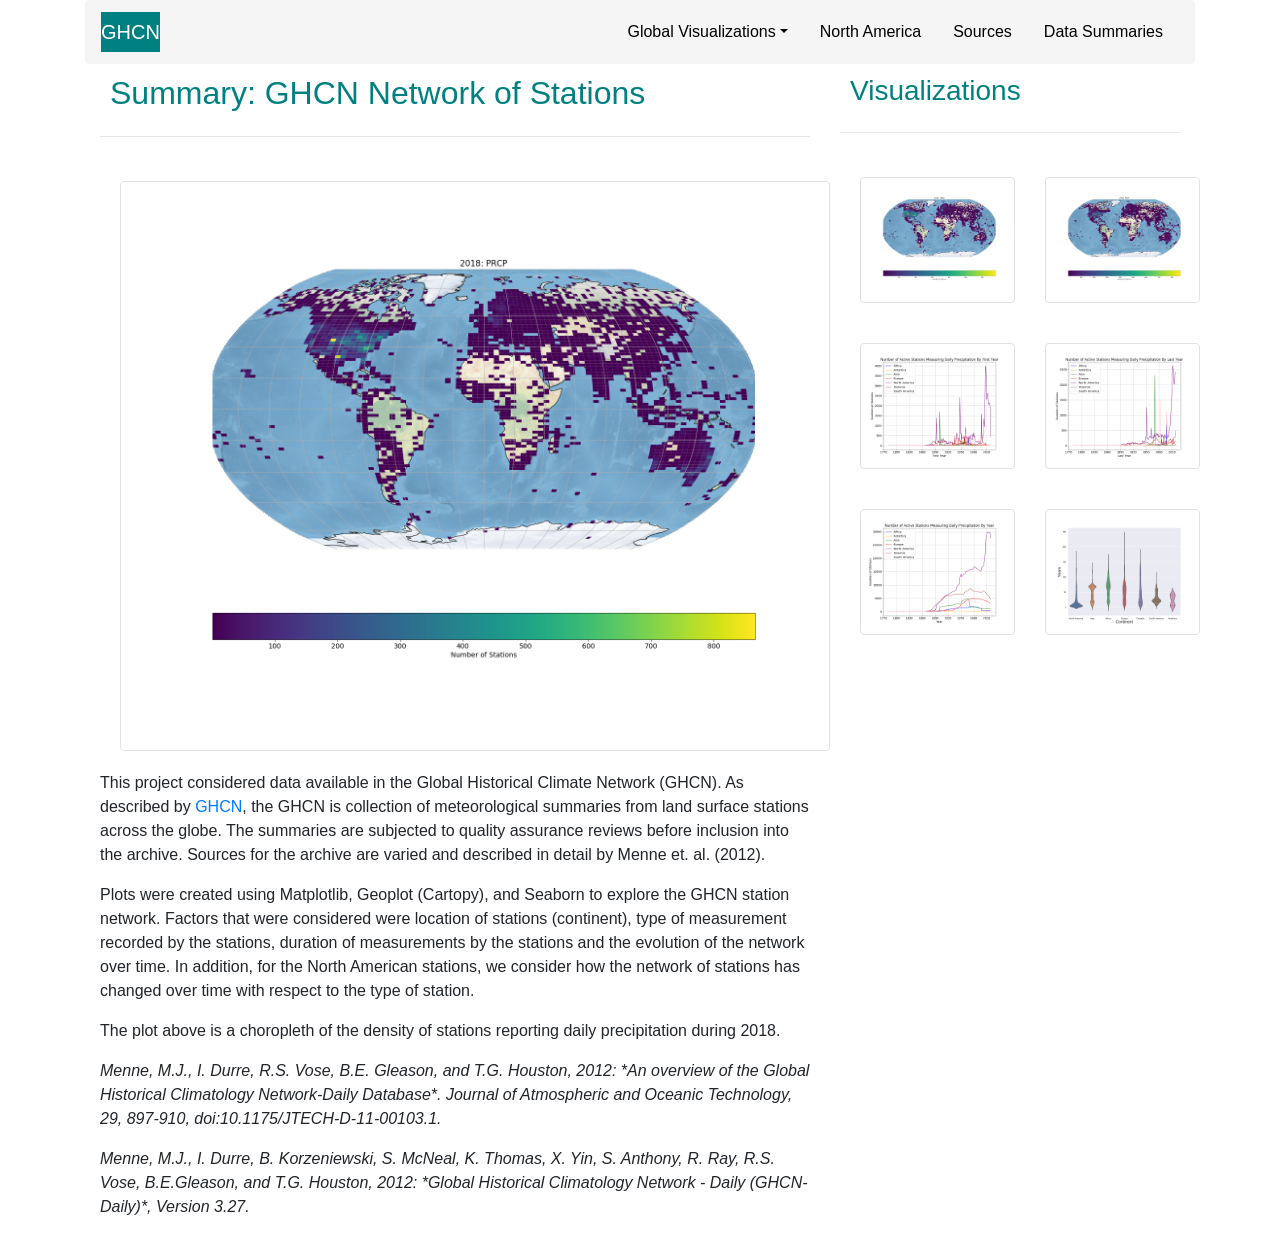
==== index.html @ 0d7be70b "Dashboard" ====
<!DOCTYPE html>

<html lang="en">
    <head>
      <meta charset="UTF-8" name="viewport" content="width=device-width, initial-scale=1">
        
        <title>GHCN Station Inventory</title>
        <link rel="stylesheet" href="https://stackpath.bootstrapcdn.com/bootstrap/4.3.1/css/bootstrap.min.css" integrity="sha384-ggOyR0iXCbMQv3Xipma34MD+dH/1fQ784/j6cY/iJTQUOhcWr7x9JvoRxT2MZw1T" crossorigin="anonymous">
        
        <script src="https://code.jquery.com/jquery-3.3.1.slim.min.js" integrity="sha384-q8i/X+965DzO0rT7abK41JStQIAqVgRVzpbzo5smXKp4YfRvH+8abtTE1Pi6jizo" crossorigin="anonymous"></script>
        <script src="https://cdnjs.cloudflare.com/ajax/libs/popper.js/1.14.7/umd/popper.min.js" integrity="sha384-UO2eT0CpHqdSJQ6hJty5KVphtPhzWj9WO1clHTMGa3JDZwrnQq4sF86dIHNDz0W1" crossorigin="anonymous"></script>
        <script src="https://stackpath.bootstrapcdn.com/bootstrap/4.3.1/js/bootstrap.min.js" integrity="sha384-JjSmVgyd0p3pXB1rRibZUAYoIIy6OrQ6VrjIEaFf/nJGzIxFDsf4x0xIM+B07jRM" crossorigin="anonymous"></script>
        
        <link rel="stylesheet" href="style.css">
  </head>

  <body>

    <div class="container">
      <nav class="navbar navbar-expand-md navbar-custom rounded">
        <a class="navbar-brand" href="#">GHCN</a>
        <button class="navbar-toggler custom-toggler" type="button" data-toggle="collapse" data-target="#navbarsExample09" aria-controls="navbarsExample09" aria-expanded="false" aria-label="Toggle navigation">
          <span class="navbar-toggler-icon"></span>
        </button>

        <div class="collapse navbar-collapse" id="navbarsExample09">
          <ul class="navbar-nav ml-auto">

            <li class="nav-item dropdown">
                <a class="nav-link dropdown-toggle" href="http://example.com" id="dropdown09" data-toggle="dropdown" aria-haspopup="true" aria-expanded="false">Global Visualizations</a>
                    <div class="dropdown-menu" aria-labelledby="dropdown09">
                        <a class="dropdown-item" href="global-density.html">Spatial Density - Temperature</a>
                        <a class="dropdown-item" href="global-density-prcp.html">Spatial Density - Precipitation</a>
                        <a class="dropdown-item" href="global-time.html">Evolution of Network over Time</a>
                        <a class="dropdown-item" href="global-addition.html">Station Addition</a>
                        <a class="dropdown-item" href="global-dropout.html">Station Dropout</a>
                        <a class="dropdown-item" href="global-years.html">Years of Data</a>
                    </div>
            </li>
        
            <li class="nav-item">
              <a class="nav-link" href="northamerica.html">North America</a>
            </li>
            <li class="nav-item">
                <a class="nav-link" href="sources.html">Sources</a>
              </li>
            <li class="nav-item">
              <a class="nav-link" href="summary-data.html">Data Summaries</a>
            </li>
           
          </ul>
        </div>
      </nav>

      <main role="main">

          <div class="container">
              <div class="row">
                <div class="col-md-8">
                  <!-- <div class="jumbotron"> -->
                    <h2>Summary: GHCN Network of Stations</h2>
                    <hr class="my-4">
                      <p>  <img src="static/img/prcp-2018.png" alt="2018 Precipitation Stations" class="img-thumbnail" id="mainpic" align="left">
                      </p>

                      <p>This project considered data available in the Global Historical Climate Network (GHCN).
                          As described by <a href="https://www.ncdc.noaa.gov/data-access/land-based-station-data/land-based-datasets/global-historical-climatology-network-ghcn">GHCN</a>, the
                          GHCN is collection of meteorological summaries from land surface stations across the globe.
                          The summaries are subjected to quality assurance reviews before inclusion into the archive.  
                          Sources for the archive are varied and described in detail by Menne et. al. (2012).
                      </p>

                      <p>
                      Plots were created using Matplotlib, Geoplot (Cartopy), and Seaborn to explore the GHCN station network.
                      
                      Factors that were considered were location of stations (continent), type of measurement recorded by the stations, duration of 
                      measurements by the stations and the evolution of the network over time.  In addition, for the North American stations, 
                      we consider how the network of stations has changed over time with respect to the type of station.
                      </p>

                      <p>
                        The plot above is a choropleth of the density of stations reporting daily precipitation during 2018.
                      </p>

                      <p>
                      <cite>Menne, M.J., I. Durre, R.S. Vose, B.E. Gleason, and T.G. Houston, 2012:  *An overview 
                          of the Global Historical Climatology Network-Daily Database*.  Journal of Atmospheric 
                          and Oceanic Technology, 29, 897-910, doi:10.1175/JTECH-D-11-00103.1.</cite>
                      </p>

                      <p>
                          <cite>
                          Menne, M.J., I. Durre, B. Korzeniewski, S. McNeal, K. Thomas, X. Yin, S. Anthony, R. Ray, 
                          R.S. Vose, B.E.Gleason, and T.G. Houston, 2012: *Global Historical Climatology Network - 
                          Daily (GHCN-Daily)*, Version 3.27.
                          </cite></p>

                  <!-- </div> -->
                </div>
            
              <!--  
                <div class="col-md-4">
                    <h3>Visualizations</h3>
                      <hr class="my-4">
                        <div class="col-md-6">
                          <img src="Resources/assets/images/Fig1.png" alt="..." class="img-thumbnail">
                          <img src="Resources/assets/images/Fig2.png" alt="..." class="img-thumbnail">
                        </div>
                        <div class="col-md-6">                      
                          <img src="Resources/assets/images/Fig3.png" alt="..." class="img-thumbnail">                   
                          <img src="Resources/assets/images/Fig4.png" alt="..." class="img-thumbnail">
                      </div>
                        <div class="w-100 d-none d-md-block"></div>
                      
                        <div class="col-md-6">                      
                            <img src="Resources/assets/images/Fig3.png" alt="..." class="img-thumbnail">                   
                            <img src="Resources/assets/images/Fig4.png" alt="..." class="img-thumbnail">
                        </div>
                </div>
              -->
      
              <div class="col-md-4">
                <!-- <div class="jumbotron"> -->
                  <h3>Visualizations</h3>
                  <hr class="my-4">
                  
                  <div class="row">
                    <div class="col-md-6 col-sm-3">
                        <!-- <div class="thumnbail"> -->
                           <a href="global-density.html"> <img src="static/img/tmax-2018.png" alt="..." class="img-thumbnail"> </a>
                        <!-- </div> -->
                    </div>
                    <div class="col-md-6 col-sm-3">
                          <!-- <div class="thumbnail"> -->
                            <a href="global-density-prcp.html"><img src="static/img/prcp-2018.png" alt="..." class="img-thumbnail">
                          <!-- </div> --></a>
                        </div>
                  
                    <!-- Force next columns to break to new line at md breakpoint and up -->
                    <div class="w-100 d-none d-md-block"></div>
                  
                    <div class="col-md-6 col-sm-3">                      
                      <!-- <div class="thumbnail"> -->
                        <a href="global-addition.html"><img src="static/img/prcp_by_firstyear.png" alt="..." class="img-thumbnail">
                      <!-- </div> --></a>
                    </div>
                    <div class="col-md-6 col-sm-3">   
                        <a href="globabl-dropout.html"><img src="static/img/prcp_by_lastyear.png" alt="..." class="img-thumbnail"></a>
                    </div>
                  </div>

                  <div class="row">
                      <div class="col-md-6 col-sm-3">
                          <!-- <div class="thumnbail"> -->
                             <a href="global-time.html"> <img src="static/img/prcp_by_year.png"
                              alt="..." class="img-thumbnail"> </a>
                          <!-- </div> -->
                      </div>
                      <div class="col-md-6 col-sm-3">
                            <!-- <div class="thumbnail"> -->
                              <a href="global-years.html"><img src="static/img/prcp_years.png" alt="..." class="img-thumbnail">
                            <!-- </div> --></a>
                          </div>

                  </div>
                 
                 
                <!-- </div> -->
              </div>

              </div>
          </div>
      </main>
    </div>

    <!-- Bootstrap core JavaScript
    ================================================== -->
    <!-- Placed at the end of the document so the pages load faster -->
    <script src="https://code.jquery.com/jquery-3.2.1.slim.min.js" integrity="sha384-KJ3o2DKtIkvYIK3UENzmM7KCkRr/rE9/Qpg6aAZGJwFDMVNA/GpGFF93hXpG5KkN" crossorigin="anonymous"></script>
    <script>window.jQuery || document.write('<script src="../../assets/js/vendor/jquery-slim.min.js"><\/script>')</script>
    <script src="../../assets/js/vendor/popper.min.js"></script>
    <script src="../../dist/js/bootstrap.min.js"></script>
  

</body>
</html>
---- style.css ----
/* 

For the images, I played around with the max-height, max-width and media queries but
did not find anything that scaled well.   The thumbnail class seems to work best.


*/

/* main {
  background-color: lightgray;
}
*/

h2 {
  color: teal;
  margin: 10px;
}

h3 {
  color: teal;
  margin: 10px;
}

h4 {
  color: teal;
  margin: 5px;
}

img {
  /*
    Center a block element in the middle of its enclosing tag.
    When you use the "auto" rule on both left and right margins,
    your browser will do the math necessary to center a block element.
    */
  margin-left: auto;
  margin-right: auto;
  margin: 20px;
}

@media (max-width: 767px) {
  h2 {
    margin: 5px;
  }
  h3 {
    margin: 5px;
  }
  /* img {
    margin: 10px;
  }
  */
}


@media (max-width:767px) {
#mainpic {
  float: none;
  max-width: auto;
  max-height: 250px;
  padding: 10px;
}
}


.navbar-custom {
  background-color: whitesmoke;
}

/* change the brand and text color */
.navbar-custom .navbar-brand,
.navbar-custom .navbar-text {
  color: teal;
}

/* change the link color and padding  */
.navbar-custom .navbar-nav .nav-link {
  color: black;
  padding: .75rem 1rem;
}

/* change the color and bg color of active or hovered links */
.navbar-custom .nav-item.active .nav-link,
.navbar-custom .nav-item:hover .nav-link {
  color: black;
  background-color: silver;
}

/* for dropdown only - change the color of droodown */
.navbar-custom .dropdown-menu {
  background-color: silver;
}
.navbar-custom .dropdown-item {
  color: #ffffff;
}
.navbar-custom .dropdown-item:hover,
.navbar-custom .dropdown-item:focus {
  color: #333333;
  background-color: rgba(255,255,255,.5);
}

.custom-toggler.navbar-toggler {
  color: grey;
  border-color: white;
}
.custom-toggler .navbar-toggler-icon {
  color: grey;
background-image: url("data:image/svg+xml;charset=utf8,%3Csvg viewBox='0 0 32 32' xmlns='http://www.w3.org/2000/svg'%3E%3Cpath stroke='rgba(128,128,128, 0.7)' stroke-width='2' stroke-linecap='round' stroke-miterlimit='10' d='M4 8h24M4 16h24M4 24h24'/%3E%3C/svg%3E");
}

@media (max-width:767px) {
  /* change navbar background */
  .navbar-custom  {
    background-color: teal;
  }
  /* change navbar-brand color */
  .navbar a.navbar-brand {
    color: white;
  }

  /* change navbar-toggler inside lines color (stroke) */
  .navbar-custom .navbar-toggler-icon {
    color: grey;
  }
  /* change hamburger button border color */
  .navbar-custom button.navbar-toggler.navbar-toggler-right {
    border-color: white;
  }
}

@media (min-width:768px) {
  /* change navbar-brand color */
  .navbar a.navbar-brand {
    background-color: teal;
    color: #fff;
  }
  
}
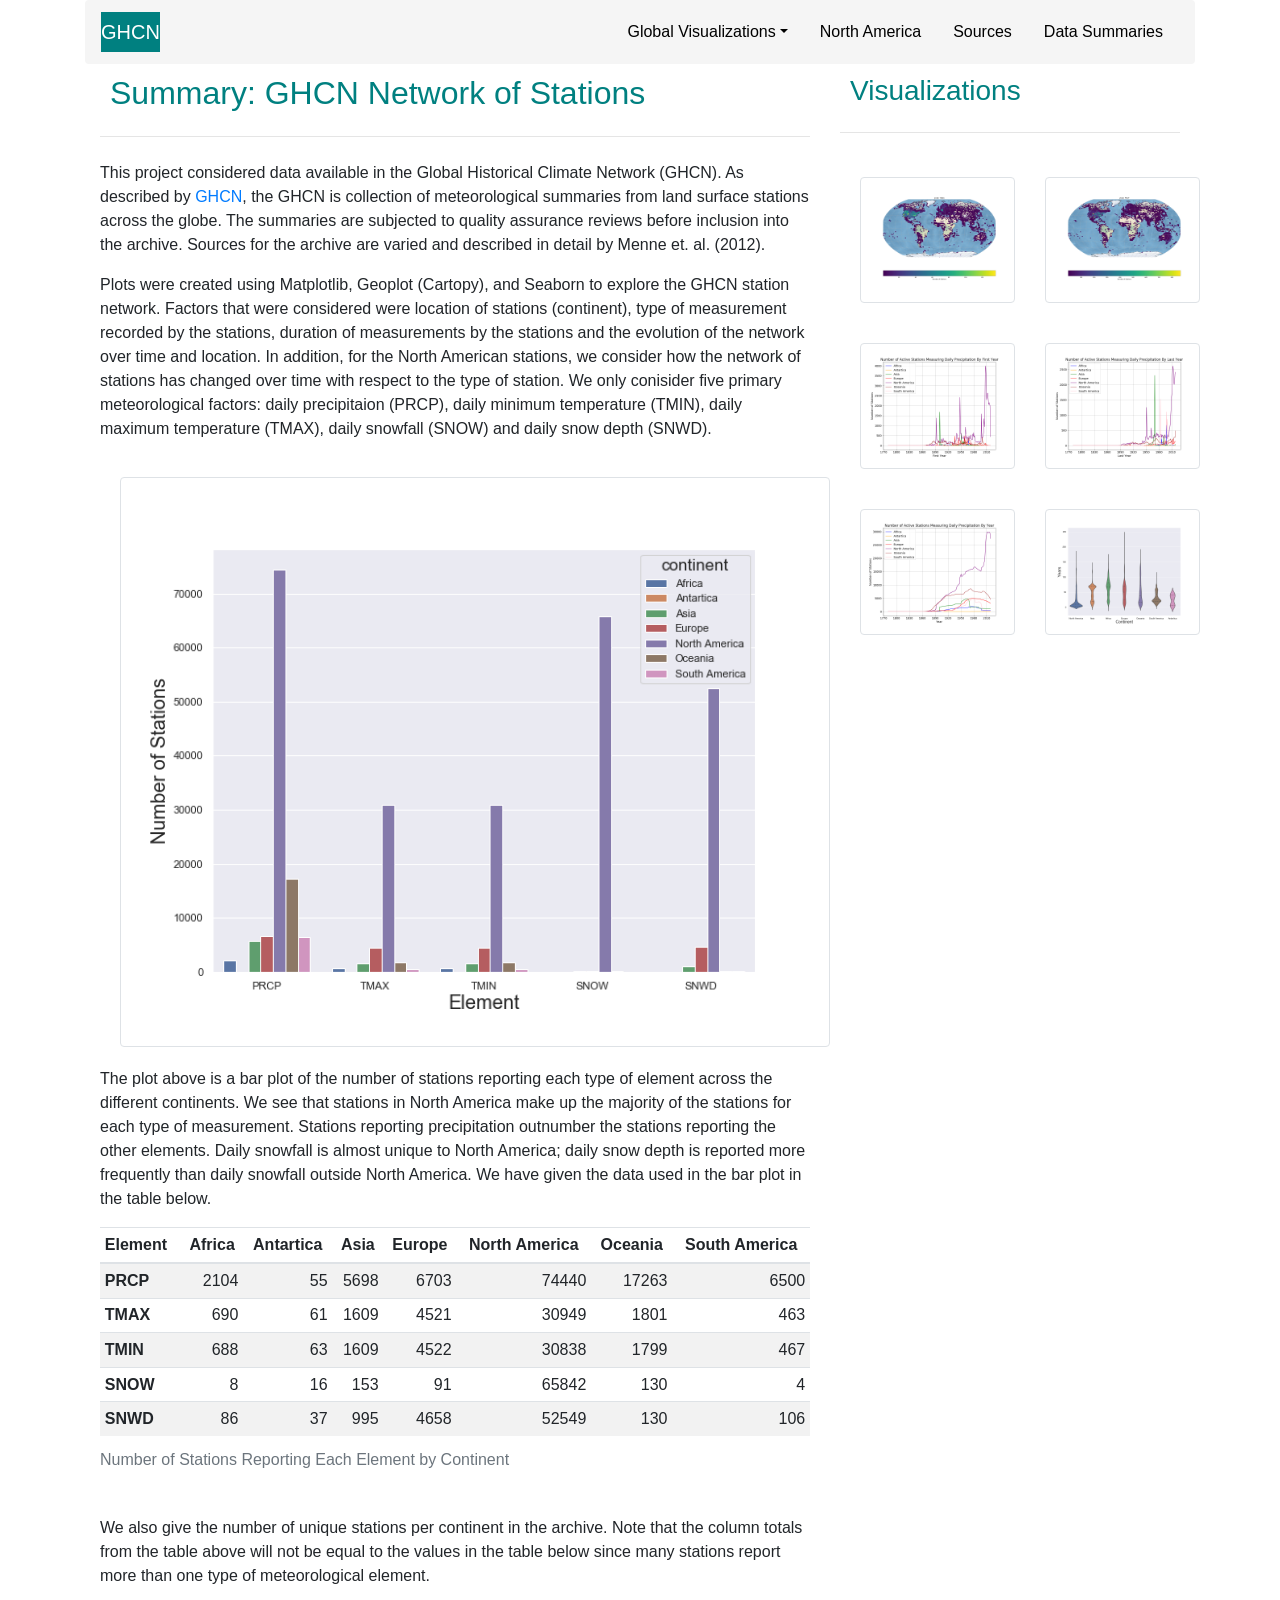
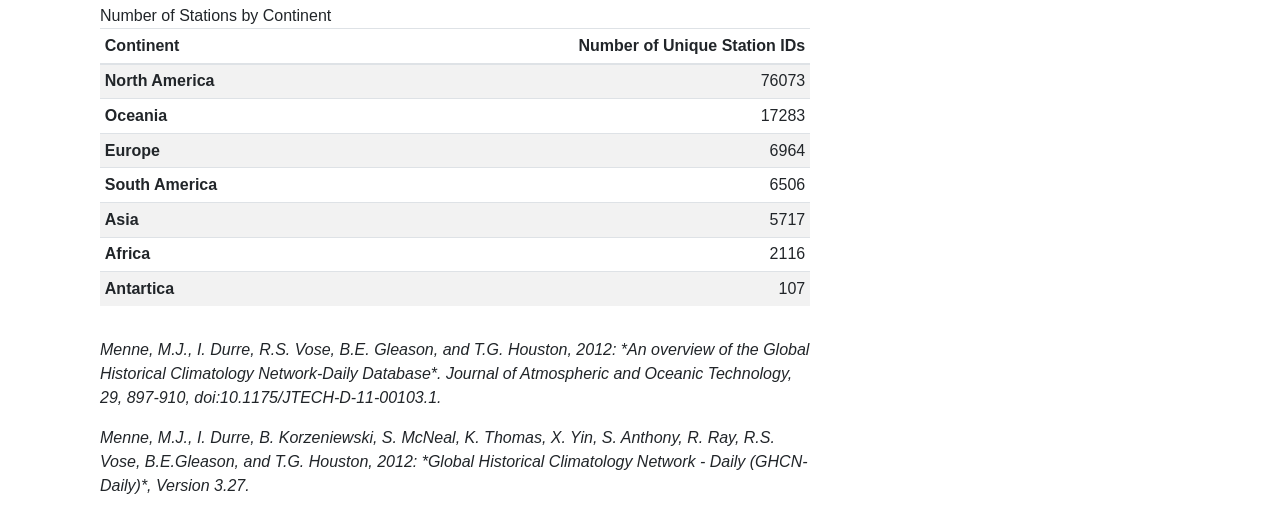
==== commit f93a610f: "update" ====
--- a/index.html
+++ b/index.html
@@ -1,104 +1,256 @@
 <!DOCTYPE html>
 
 <html lang="en">
-    <head>
-      <meta charset="UTF-8" name="viewport" content="width=device-width, initial-scale=1">
-        
-        <title>GHCN Station Inventory</title>
-        <link rel="stylesheet" href="https://stackpath.bootstrapcdn.com/bootstrap/4.3.1/css/bootstrap.min.css" integrity="sha384-ggOyR0iXCbMQv3Xipma34MD+dH/1fQ784/j6cY/iJTQUOhcWr7x9JvoRxT2MZw1T" crossorigin="anonymous">
-        
-        <script src="https://code.jquery.com/jquery-3.3.1.slim.min.js" integrity="sha384-q8i/X+965DzO0rT7abK41JStQIAqVgRVzpbzo5smXKp4YfRvH+8abtTE1Pi6jizo" crossorigin="anonymous"></script>
-        <script src="https://cdnjs.cloudflare.com/ajax/libs/popper.js/1.14.7/umd/popper.min.js" integrity="sha384-UO2eT0CpHqdSJQ6hJty5KVphtPhzWj9WO1clHTMGa3JDZwrnQq4sF86dIHNDz0W1" crossorigin="anonymous"></script>
-        <script src="https://stackpath.bootstrapcdn.com/bootstrap/4.3.1/js/bootstrap.min.js" integrity="sha384-JjSmVgyd0p3pXB1rRibZUAYoIIy6OrQ6VrjIEaFf/nJGzIxFDsf4x0xIM+B07jRM" crossorigin="anonymous"></script>
-        
-        <link rel="stylesheet" href="style.css">
-  </head>
-
-  <body>
-
-    <div class="container">
-      <nav class="navbar navbar-expand-md navbar-custom rounded">
-        <a class="navbar-brand" href="#">GHCN</a>
-        <button class="navbar-toggler custom-toggler" type="button" data-toggle="collapse" data-target="#navbarsExample09" aria-controls="navbarsExample09" aria-expanded="false" aria-label="Toggle navigation">
-          <span class="navbar-toggler-icon"></span>
-        </button>
-
-        <div class="collapse navbar-collapse" id="navbarsExample09">
-          <ul class="navbar-nav ml-auto">
-
-            <li class="nav-item dropdown">
-                <a class="nav-link dropdown-toggle" href="http://example.com" id="dropdown09" data-toggle="dropdown" aria-haspopup="true" aria-expanded="false">Global Visualizations</a>
-                    <div class="dropdown-menu" aria-labelledby="dropdown09">
-                        <a class="dropdown-item" href="global-density.html">Spatial Density - Temperature</a>
-                        <a class="dropdown-item" href="global-density-prcp.html">Spatial Density - Precipitation</a>
-                        <a class="dropdown-item" href="global-time.html">Evolution of Network over Time</a>
-                        <a class="dropdown-item" href="global-addition.html">Station Addition</a>
-                        <a class="dropdown-item" href="global-dropout.html">Station Dropout</a>
-                        <a class="dropdown-item" href="global-years.html">Years of Data</a>
-                    </div>
-            </li>
-        
-            <li class="nav-item">
-              <a class="nav-link" href="northamerica.html">North America</a>
-            </li>
-            <li class="nav-item">
-                <a class="nav-link" href="sources.html">Sources</a>
-              </li>
-            <li class="nav-item">
-              <a class="nav-link" href="summary-data.html">Data Summaries</a>
-            </li>
+
+<head>
+  <meta charset="UTF-8" name="viewport" content="width=device-width, initial-scale=1">
+
+  <title>GHCN Station Inventory</title>
+  <link rel="stylesheet" href="https://stackpath.bootstrapcdn.com/bootstrap/4.3.1/css/bootstrap.min.css"
+    integrity="sha384-ggOyR0iXCbMQv3Xipma34MD+dH/1fQ784/j6cY/iJTQUOhcWr7x9JvoRxT2MZw1T" crossorigin="anonymous">
+
+  <script src="https://code.jquery.com/jquery-3.3.1.slim.min.js"
+    integrity="sha384-q8i/X+965DzO0rT7abK41JStQIAqVgRVzpbzo5smXKp4YfRvH+8abtTE1Pi6jizo" crossorigin="anonymous">
+  </script>
+  <script src="https://cdnjs.cloudflare.com/ajax/libs/popper.js/1.14.7/umd/popper.min.js"
+    integrity="sha384-UO2eT0CpHqdSJQ6hJty5KVphtPhzWj9WO1clHTMGa3JDZwrnQq4sF86dIHNDz0W1" crossorigin="anonymous">
+  </script>
+  <script src="https://stackpath.bootstrapcdn.com/bootstrap/4.3.1/js/bootstrap.min.js"
+    integrity="sha384-JjSmVgyd0p3pXB1rRibZUAYoIIy6OrQ6VrjIEaFf/nJGzIxFDsf4x0xIM+B07jRM" crossorigin="anonymous">
+  </script>
+
+  <link rel="stylesheet" href="style.css">
+</head>
+
+<body>
+
+  <div class="container">
+    <nav class="navbar navbar-expand-md navbar-custom rounded">
+      <a class="navbar-brand" href="#">GHCN</a>
+      <button class="navbar-toggler custom-toggler" type="button" data-toggle="collapse" data-target="#navbarsExample09"
+        aria-controls="navbarsExample09" aria-expanded="false" aria-label="Toggle navigation">
+        <span class="navbar-toggler-icon"></span>
+      </button>
+
+      <div class="collapse navbar-collapse" id="navbarsExample09">
+        <ul class="navbar-nav ml-auto">
+
+          <li class="nav-item dropdown">
+            <a class="nav-link dropdown-toggle" href="http://example.com" id="dropdown09" data-toggle="dropdown"
+              aria-haspopup="true" aria-expanded="false">Global Visualizations</a>
+            <div class="dropdown-menu" aria-labelledby="dropdown09">
+              <a class="dropdown-item" href="global-density.html">Spatial Density - Temperature</a>
+              <a class="dropdown-item" href="global-density-prcp.html">Spatial Density - Precipitation</a>
+              <a class="dropdown-item" href="global-time.html">Evolution of Network over Time</a>
+              <a class="dropdown-item" href="global-addition.html">Station Addition</a>
+              <a class="dropdown-item" href="global-dropout.html">Station Dropout</a>
+              <a class="dropdown-item" href="global-years.html">Years of Data</a>
+            </div>
+          </li>
+
+          <li class="nav-item">
+            <a class="nav-link" href="northamerica.html">North America</a>
+          </li>
+          <li class="nav-item">
+            <a class="nav-link" href="sources.html">Sources</a>
+          </li>
+          <li class="nav-item">
+            <a class="nav-link" href="summary-data.html">Data Summaries</a>
+          </li>
+
+        </ul>
+      </div>
+    </nav>
+
+    <main role="main">
+
+      <div class="container">
+        <div class="row">
+          <div class="col-md-8">
+            <!-- <div class="jumbotron"> -->
+            <h2>Summary: GHCN Network of Stations</h2>
+            <hr class="my-4">
+
+            <p>This project considered data available in the Global Historical Climate Network (GHCN).
+                As described by <a
+                  href="https://www.ncdc.noaa.gov/data-access/land-based-station-data/land-based-datasets/global-historical-climatology-network-ghcn">GHCN</a>,
+                the
+                GHCN is collection of meteorological summaries from land surface stations across the globe.
+                The summaries are subjected to quality assurance reviews before inclusion into the archive.
+                Sources for the archive are varied and described in detail by Menne et. al. (2012).
+              </p>
+  
+              <p>
+                Plots were created using Matplotlib, Geoplot (Cartopy), and Seaborn to explore the GHCN station network.
+  
+                Factors that were considered were location of stations (continent), type of measurement recorded by the
+                stations, duration of
+                measurements by the stations and the evolution of the network over time and location. In addition, for the
+                North
+                American stations,
+                we consider how the network of stations has changed over time with respect to the type of station.
+                We only conisider five primary meteorological factors: daily precipitaion (PRCP), daily minimum
+                temperature (TMIN),
+                daily maximum temperature (TMAX), daily snowfall (SNOW) and daily snow depth (SNWD).
+              </p>
+
+              
+            <p> <img src="static/img/continent-bars.png" alt="Distribution of Stations by Type and Continent"
+                class="img-thumbnail" id="mainpic" align="left">
+            </p>
+
            
-          </ul>
-        </div>
-      </nav>
-
-      <main role="main">
-
-          <div class="container">
-              <div class="row">
-                <div class="col-md-8">
-                  <!-- <div class="jumbotron"> -->
-                    <h2>Summary: GHCN Network of Stations</h2>
-                    <hr class="my-4">
-                      <p>  <img src="static/img/prcp-2018.png" alt="2018 Precipitation Stations" class="img-thumbnail" id="mainpic" align="left">
-                      </p>
-
-                      <p>This project considered data available in the Global Historical Climate Network (GHCN).
-                          As described by <a href="https://www.ncdc.noaa.gov/data-access/land-based-station-data/land-based-datasets/global-historical-climatology-network-ghcn">GHCN</a>, the
-                          GHCN is collection of meteorological summaries from land surface stations across the globe.
-                          The summaries are subjected to quality assurance reviews before inclusion into the archive.  
-                          Sources for the archive are varied and described in detail by Menne et. al. (2012).
-                      </p>
-
-                      <p>
-                      Plots were created using Matplotlib, Geoplot (Cartopy), and Seaborn to explore the GHCN station network.
-                      
-                      Factors that were considered were location of stations (continent), type of measurement recorded by the stations, duration of 
-                      measurements by the stations and the evolution of the network over time.  In addition, for the North American stations, 
-                      we consider how the network of stations has changed over time with respect to the type of station.
-                      </p>
-
-                      <p>
-                        The plot above is a choropleth of the density of stations reporting daily precipitation during 2018.
-                      </p>
-
-                      <p>
-                      <cite>Menne, M.J., I. Durre, R.S. Vose, B.E. Gleason, and T.G. Houston, 2012:  *An overview 
-                          of the Global Historical Climatology Network-Daily Database*.  Journal of Atmospheric 
-                          and Oceanic Technology, 29, 897-910, doi:10.1175/JTECH-D-11-00103.1.</cite>
-                      </p>
-
-                      <p>
-                          <cite>
-                          Menne, M.J., I. Durre, B. Korzeniewski, S. McNeal, K. Thomas, X. Yin, S. Anthony, R. Ray, 
-                          R.S. Vose, B.E.Gleason, and T.G. Houston, 2012: *Global Historical Climatology Network - 
-                          Daily (GHCN-Daily)*, Version 3.27.
-                          </cite></p>
-
-                  <!-- </div> -->
-                </div>
-            
-              <!--  
+
+            <p>
+              The plot above is a bar plot of the number of stations reporting each type of element across the different
+              continents.
+              We see that stations in North America make up the majority of the stations for each type of measurement.
+              Stations reporting precipitation outnumber the stations reporting the other elements. Daily snowfall is
+              almost
+              unique to North America; daily snow depth is reported more frequently than daily snowfall outside North
+              America.  We have given the data used in the bar plot in the table below.
+            </p>
+
+            <p>
+              <div class="table-responsive">
+                <table class="table table-sm table-striped">
+                  <caption>Number of Stations Reporting Each Element by Continent</caption>
+                  <thead>
+                    <tr>
+                      <th scope="col">Element</th>
+                      <th scope="col" style="text-align:center">Africa</th>
+                      <th scope="col" style="text-align:center">Antartica</th>
+                      <th scope="col" style="text-align:center">Asia</th>
+                      <th scope="col" style="text-align:center">Europe</th>
+                      <th scope="col" style="text-align:center">North America</th>
+                      <th scope="col" style="text-align:center">Oceania</th>
+                      <th scope="col" style="text-align:center">South America</th>
+                    </tr>
+                  </thead>
+                  <tbody>
+                    <tr>
+                      <th scope="row">PRCP</th>
+                      <td align="right">2104</td>
+                      <td align="right">55</td>
+                      <td align="right">5698</td>
+                      <td align="right">6703</td>
+                      <td align="right">74440</td>
+                      <td align="right">17263</td>
+                      <td align="right">6500</td>
+                    </tr>
+                    <tr>
+                      <th scope="row">TMAX</th>
+                      <td align="right">690</td>
+                      <td align="right">61</td>
+                      <td align="right">1609</td>
+                      <td align="right">4521</td>
+                      <td align="right">30949</td>
+                      <td align="right">1801</td>
+                      <td align="right">463</td>
+                    </tr>
+                    <tr>
+                      <th scope="row">TMIN</th>
+                      <td align="right">688</td>
+                      <td align="right">63</td>
+                      <td align="right">1609</td>
+                      <td align="right">4522</td>
+                      <td align="right">30838</td>
+                      <td align="right">1799</td>
+                      <td align="right">467</td>
+                    </tr>
+                    <tr>
+                      <th scope="row">SNOW</th>
+                      <td align="right">8</td>
+                      <td align="right">16</td>
+                      <td align="right">153</td>
+                      <td align="right">91</td>
+                      <td align="right">65842</td>
+                      <td align="right">130</td>
+                      <td align="right">4</td>
+                    </tr>
+                    <tr>
+                      <th scope="row">SNWD</th>
+                      <td align="right">86</td>
+                      <td align="right">37</td>
+                      <td align="right">995</td>
+                      <td align="right">4658</td>
+                      <td align="right">52549</td>
+                      <td align="right">130</td>
+                      <td align="right">106</td>
+                    </tr>
+                </table>
+              </div>
+            </p>
+
+            <p>
+              We also give the number of unique stations per continent in the archive.  
+              Note that the column totals from the table above will not be equal to 
+              the values in the table below since many stations report more than one 
+              type of meteorological element.
+            </p>
+
+
+            <p>
+              <div class="table-responsive">
+                <caption>Number of Stations by Continent</caption>
+                <table class="table table-sm table-striped">
+                  <thead>
+                    <tr>
+                      <th scope="col">Continent</th>
+                      <th scope="col" style="text-align:right">Number of Unique Station IDs</th>
+                    </tr>
+                  </thead>
+                  <tbody>
+                    <tr>
+                      <th scope="row">North America</th>
+                      <td align="right">76073</td>
+                    </tr>
+                    <tr>
+                      <th scope="row">Oceania</th>
+                      <td align="right">17283</td>
+                    </tr>
+                    <tr>
+                      <th scope="row">Europe</th>
+                      <td align="right">6964</td>
+                    </tr>
+                    <tr>
+                      <th scope="row">South America</th>
+                      <td align="right">6506</td>
+                    </tr>
+                    <tr>
+                      <th scope="row">Asia</th>
+                      <td align="right">5717</td>
+                    </tr>
+                    <tr>
+                      <th scope="row">Africa</th>
+                      <td align="right">2116</td>
+                    </tr>
+                    <tr>
+                      <th scope="row">Antartica</th>
+                      <td align="right">107</td>
+                    </tr>
+                  </tbody>
+                </table>
+              </div>
+            </p>
+
+            <p>
+              <cite>Menne, M.J., I. Durre, R.S. Vose, B.E. Gleason, and T.G. Houston, 2012: *An overview
+                of the Global Historical Climatology Network-Daily Database*. Journal of Atmospheric
+                and Oceanic Technology, 29, 897-910, doi:10.1175/JTECH-D-11-00103.1.</cite>
+            </p>
+
+            <p>
+              <cite>
+                Menne, M.J., I. Durre, B. Korzeniewski, S. McNeal, K. Thomas, X. Yin, S. Anthony, R. Ray,
+                R.S. Vose, B.E.Gleason, and T.G. Houston, 2012: *Global Historical Climatology Network -
+                Daily (GHCN-Daily)*, Version 3.27.
+              </cite></p>
+
+            <!-- </div> -->
+          </div>
+
+          <!--  
                 <div class="col-md-4">
                     <h3>Visualizations</h3>
                       <hr class="my-4">
@@ -118,69 +270,75 @@
                         </div>
                 </div>
               -->
-      
-              <div class="col-md-4">
-                <!-- <div class="jumbotron"> -->
-                  <h3>Visualizations</h3>
-                  <hr class="my-4">
-                  
-                  <div class="row">
-                    <div class="col-md-6 col-sm-3">
-                        <!-- <div class="thumnbail"> -->
-                           <a href="global-density.html"> <img src="static/img/tmax-2018.png" alt="..." class="img-thumbnail"> </a>
-                        <!-- </div> -->
-                    </div>
-                    <div class="col-md-6 col-sm-3">
-                          <!-- <div class="thumbnail"> -->
-                            <a href="global-density-prcp.html"><img src="static/img/prcp-2018.png" alt="..." class="img-thumbnail">
-                          <!-- </div> --></a>
-                        </div>
-                  
-                    <!-- Force next columns to break to new line at md breakpoint and up -->
-                    <div class="w-100 d-none d-md-block"></div>
-                  
-                    <div class="col-md-6 col-sm-3">                      
-                      <!-- <div class="thumbnail"> -->
-                        <a href="global-addition.html"><img src="static/img/prcp_by_firstyear.png" alt="..." class="img-thumbnail">
-                      <!-- </div> --></a>
-                    </div>
-                    <div class="col-md-6 col-sm-3">   
-                        <a href="globabl-dropout.html"><img src="static/img/prcp_by_lastyear.png" alt="..." class="img-thumbnail"></a>
-                    </div>
-                  </div>
-
-                  <div class="row">
-                      <div class="col-md-6 col-sm-3">
-                          <!-- <div class="thumnbail"> -->
-                             <a href="global-time.html"> <img src="static/img/prcp_by_year.png"
-                              alt="..." class="img-thumbnail"> </a>
-                          <!-- </div> -->
-                      </div>
-                      <div class="col-md-6 col-sm-3">
-                            <!-- <div class="thumbnail"> -->
-                              <a href="global-years.html"><img src="static/img/prcp_years.png" alt="..." class="img-thumbnail">
-                            <!-- </div> --></a>
-                          </div>
-
-                  </div>
-                 
-                 
+
+          <div class="col-md-4">
+            <!-- <div class="jumbotron"> -->
+            <h3>Visualizations</h3>
+            <hr class="my-4">
+
+            <div class="row">
+              <div class="col-md-6 col-sm-3">
+                <!-- <div class="thumnbail"> -->
+                <a href="global-density.html"> <img src="static/img/tmax-2018.png" alt="..." class="img-thumbnail"> </a>
                 <!-- </div> -->
               </div>
-
-              </div>
+              <div class="col-md-6 col-sm-3">
+                <!-- <div class="thumbnail"> -->
+                <a href="global-density-prcp.html"><img src="static/img/prcp-2018.png" alt="..." class="img-thumbnail">
+                  <!-- </div> --></a>
+              </div>
+
+              <!-- Force next columns to break to new line at md breakpoint and up -->
+              <div class="w-100 d-none d-md-block"></div>
+
+              <div class="col-md-6 col-sm-3">
+                <!-- <div class="thumbnail"> -->
+                <a href="global-addition.html"><img src="static/img/prcp_by_firstyear.png" alt="..."
+                    class="img-thumbnail">
+                  <!-- </div> --></a>
+              </div>
+              <div class="col-md-6 col-sm-3">
+                <a href="global-dropout.html"><img src="static/img/prcp_by_lastyear.png" alt="..."
+                    class="img-thumbnail"></a>
+              </div>
+            </div>
+
+            <div class="row">
+              <div class="col-md-6 col-sm-3">
+                <!-- <div class="thumnbail"> -->
+                <a href="global-time.html"> <img src="static/img/prcp_by_year.png" alt="..." class="img-thumbnail"> </a>
+                <!-- </div> -->
+              </div>
+              <div class="col-md-6 col-sm-3">
+                <!-- <div class="thumbnail"> -->
+                <a href="global-years.html"><img src="static/img/prcp_years.png" alt="..." class="img-thumbnail">
+                  <!-- </div> --></a>
+              </div>
+
+            </div>
+
+
+            <!-- </div> -->
           </div>
-      </main>
-    </div>
-
-    <!-- Bootstrap core JavaScript
+
+        </div>
+      </div>
+    </main>
+  </div>
+
+  <!-- Bootstrap core JavaScript
     ================================================== -->
-    <!-- Placed at the end of the document so the pages load faster -->
-    <script src="https://code.jquery.com/jquery-3.2.1.slim.min.js" integrity="sha384-KJ3o2DKtIkvYIK3UENzmM7KCkRr/rE9/Qpg6aAZGJwFDMVNA/GpGFF93hXpG5KkN" crossorigin="anonymous"></script>
-    <script>window.jQuery || document.write('<script src="../../assets/js/vendor/jquery-slim.min.js"><\/script>')</script>
-    <script src="../../assets/js/vendor/popper.min.js"></script>
-    <script src="../../dist/js/bootstrap.min.js"></script>
-  
+  <!-- Placed at the end of the document so the pages load faster -->
+  <script src="https://code.jquery.com/jquery-3.2.1.slim.min.js"
+    integrity="sha384-KJ3o2DKtIkvYIK3UENzmM7KCkRr/rE9/Qpg6aAZGJwFDMVNA/GpGFF93hXpG5KkN" crossorigin="anonymous">
+  </script>
+  <script>
+    window.jQuery || document.write('<script src="../../assets/js/vendor/jquery-slim.min.js"><\/script>')
+  </script>
+  <script src="../../assets/js/vendor/popper.min.js"></script>
+  <script src="../../dist/js/bootstrap.min.js"></script>
+
 
 </body>
+
 </html>
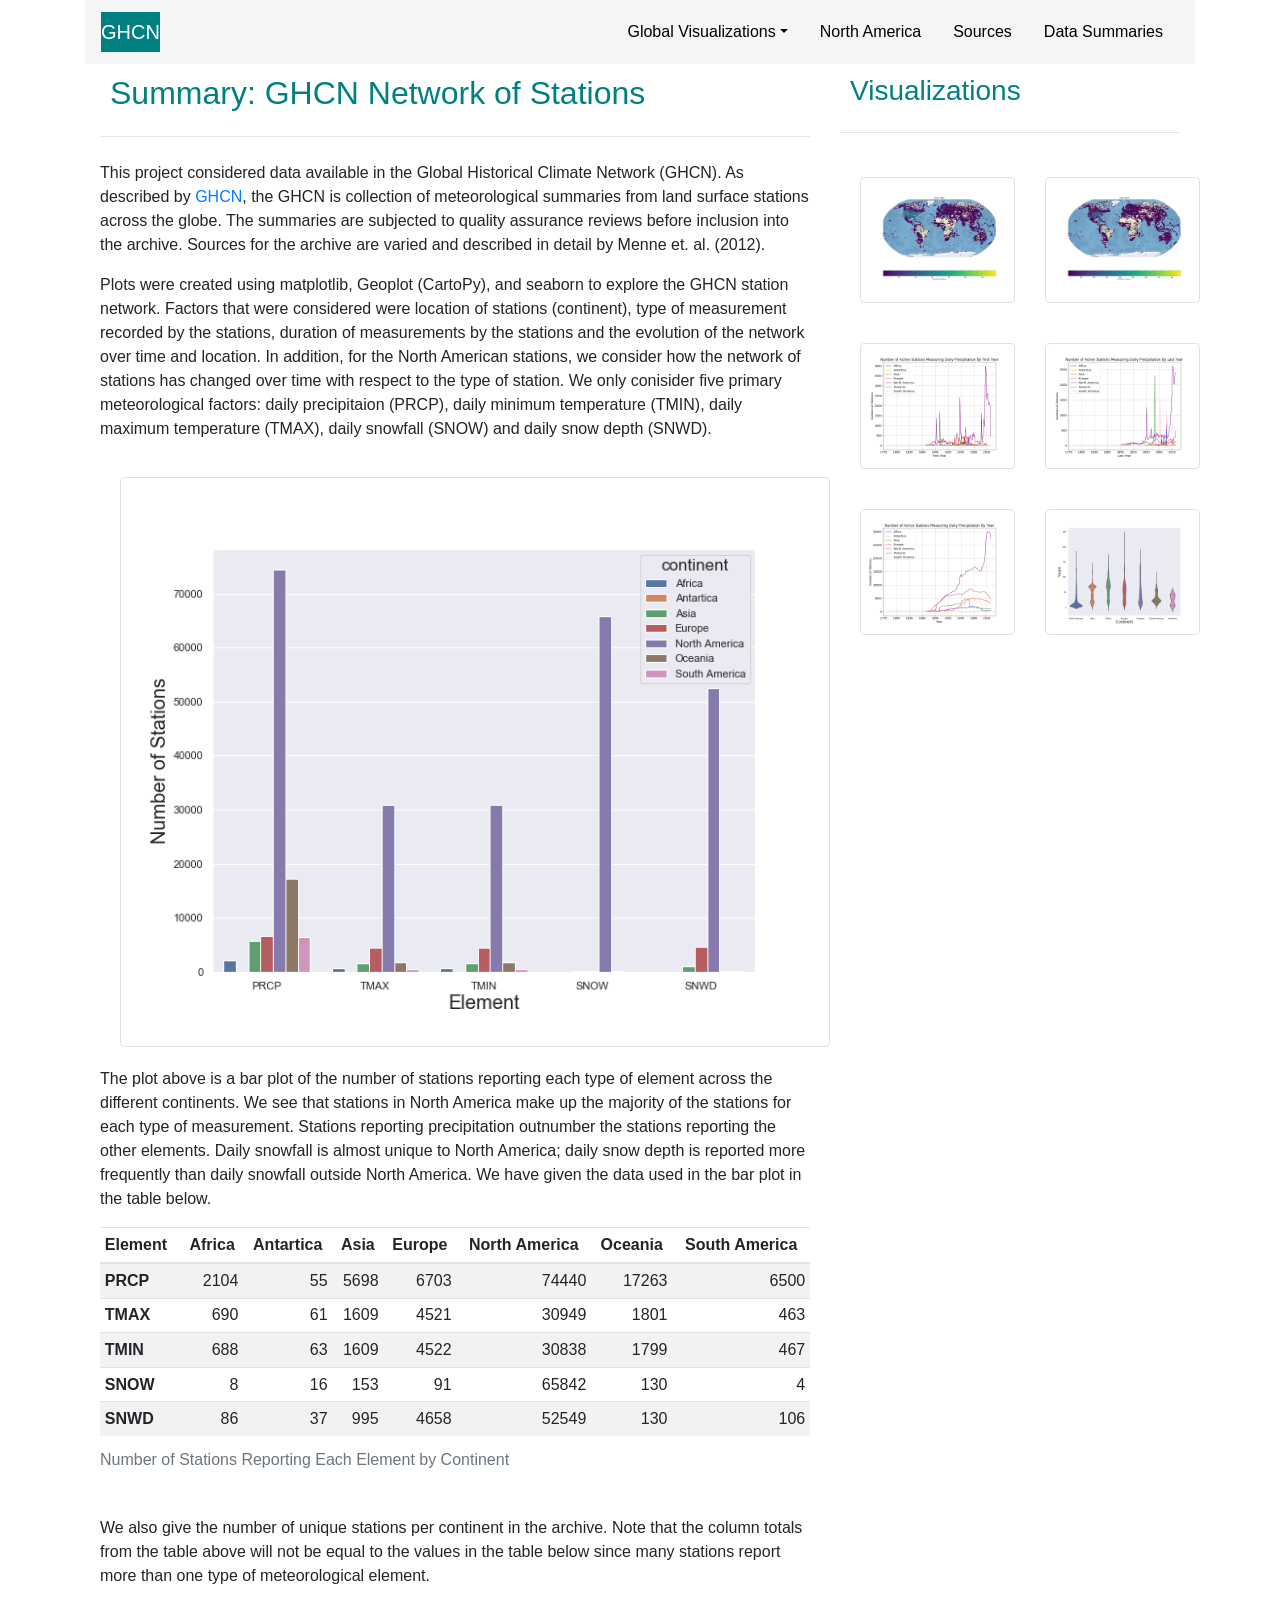
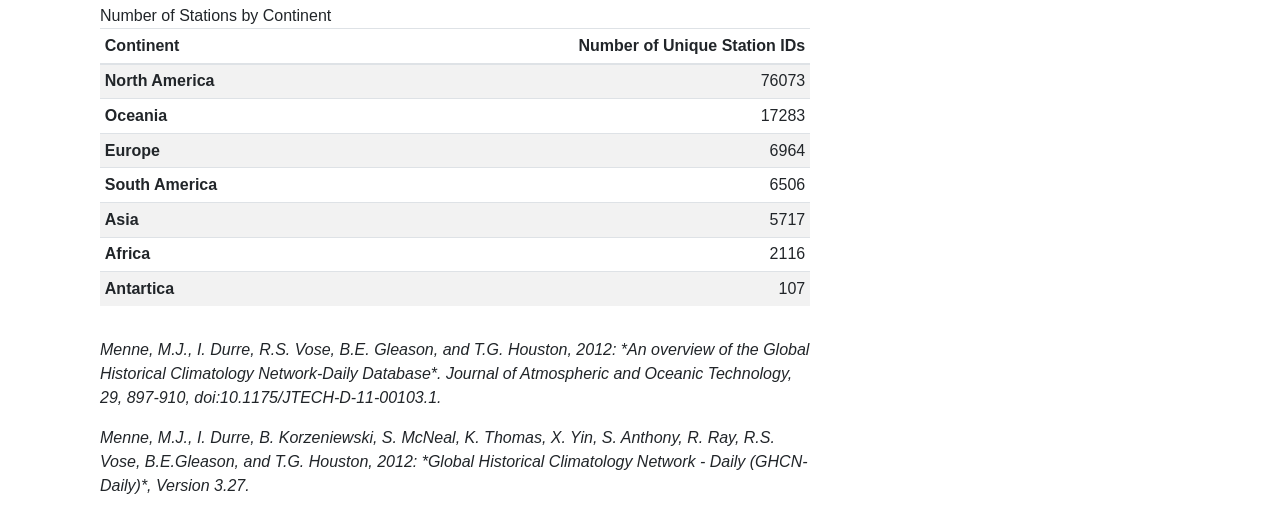
==== commit 3414a81e: "Describe density plot" ====
--- a/index.html
+++ b/index.html
@@ -81,7 +81,7 @@
               </p>
   
               <p>
-                Plots were created using Matplotlib, Geoplot (Cartopy), and Seaborn to explore the GHCN station network.
+                Plots were created using matplotlib, Geoplot (CartoPy), and seaborn to explore the GHCN station network.
   
                 Factors that were considered were location of stations (continent), type of measurement recorded by the
                 stations, duration of
